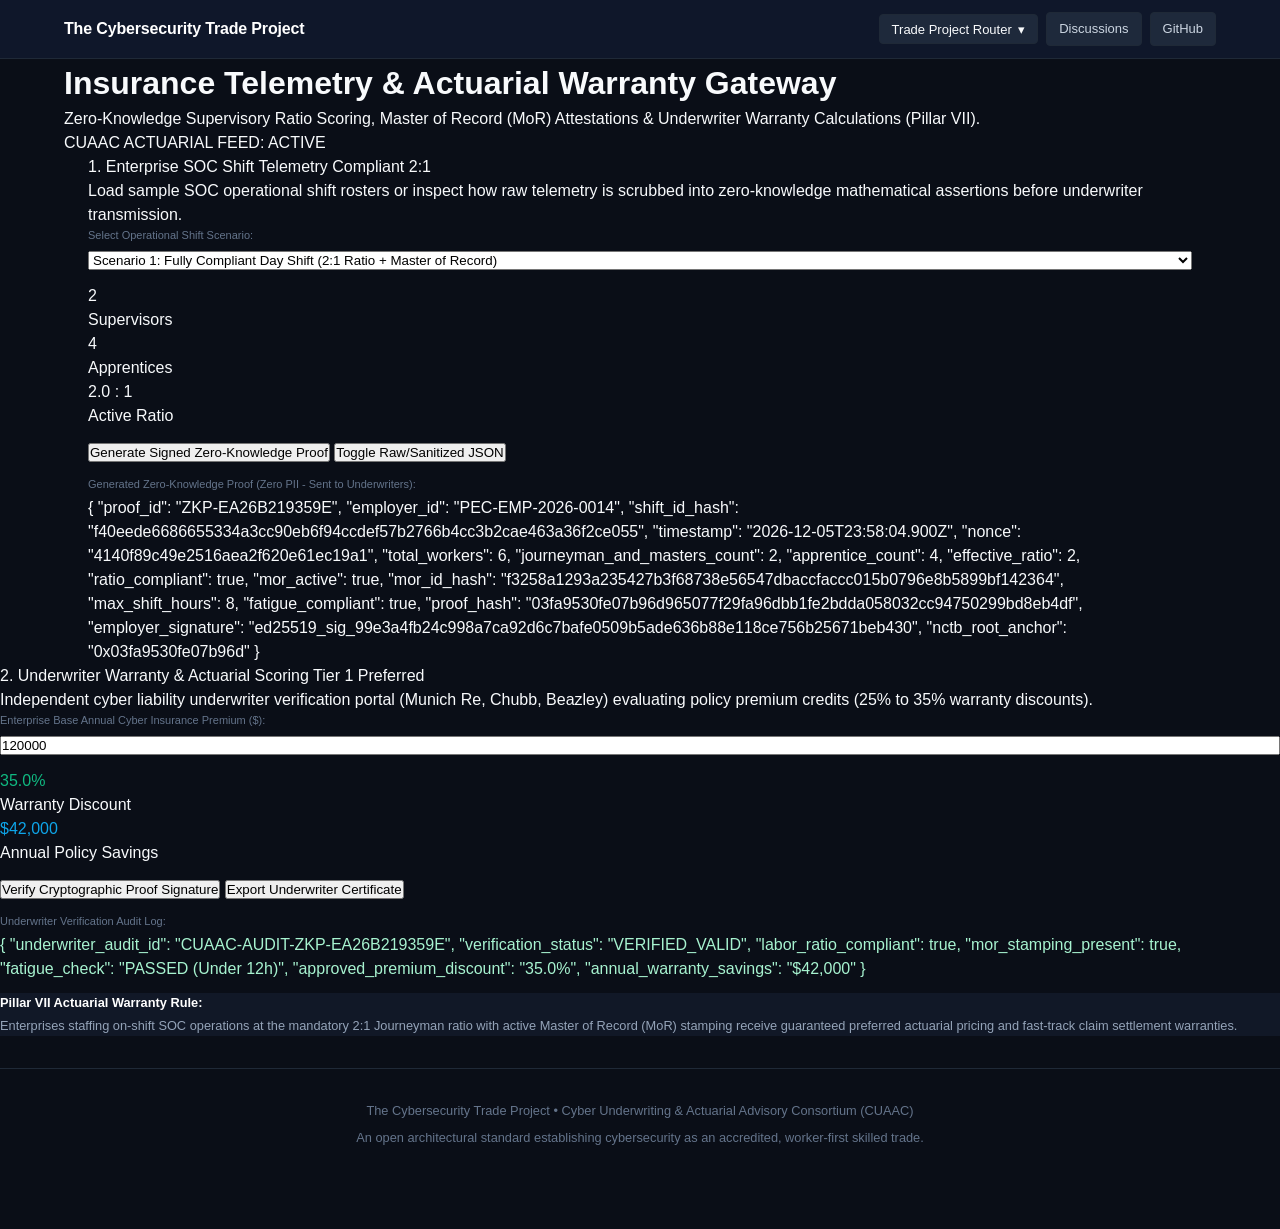
==== telemetry/index.html @ 2bb9564c "feat(telemetry): publish Telemetry Gateway interactive sandbox and update router" ====
<!DOCTYPE html>
<html lang="en">
<head>
  <meta charset="UTF-8">
  <meta name="viewport" content="width=device-width, initial-scale=1.0">
  <title>Cybersecurity Trade Telemetry Gateway - Underwriter &amp; Actuarial Portal</title>
  <meta name="description" content="Zero-Knowledge Supervisory Ratio Attestation &amp; Actuarial Warranty Engine for Cyber Liability Underwriters (Pillar VII).">
  
  <!-- Defensive Security & Content Protection Directives -->
  <meta http-equiv="Content-Security-Policy" content="default-src 'self'; script-src 'self' 'unsafe-inline'; style-src 'self' 'unsafe-inline'; img-src 'self' data: https:; font-src 'self'; connect-src 'self'; base-uri 'self'; form-action 'self';">
  <meta http-equiv="X-Content-Type-Options" content="nosniff">
  <meta http-equiv="Permissions-Policy" content="camera=(), microphone=(), geolocation=(), interest-cohort=()">
  <meta name="referrer" content="strict-origin-when-cross-origin">

  <link rel="stylesheet" href="styles.css?v=1.9.1">
</head>
<body>

  <!-- Top Portal Utility Header -->
  <header class="portal-header">
    <div class="portal-header-inner">
      <a href="https://the-cyber-trade-project.github.io/framework/" class="portal-brand">
        <span class="portal-brand-title">The Cybersecurity Trade Project</span>
      </a>
      <div class="portal-header-tools">
        <div class="dropdown">
          <button class="tool-link dropdown-toggle" type="button" aria-haspopup="true" aria-expanded="false">
            <span>Trade Project Router</span>
            <span class="dropdown-arrow">▾</span>
          </button>
          <div class="dropdown-menu">
            <a href="https://the-cyber-trade-project.github.io/framework/" class="dropdown-item">
              <span class="item-title">Documentation Portal</span>
              <span class="item-desc">Explore framework &amp; governance</span>
            </a>
            <a href="https://the-cyber-trade-project.github.io/estimator/" class="dropdown-item">
              <span class="item-title">Career Estimator</span>
              <span class="item-desc">Calculate trade tier &amp; PLA hours</span>
            </a>
            <a href="https://the-cyber-trade-project.github.io/logbook/" class="dropdown-item">
              <span class="item-title">Digital Logbook</span>
              <span class="item-desc">Cryptographic runtime attestation PWA</span>
            </a>
            <a href="https://the-cyber-trade-project.github.io/clearinghouse/" class="dropdown-item">
              <span class="item-title">Trade Clearinghouse</span>
              <span class="item-desc">Central ingestion &amp; credential registry</span>
            </a>
            <a href="https://the-cyber-trade-project.github.io/telemetry/" class="dropdown-item active">
              <span class="item-title">Telemetry Gateway</span>
              <span class="item-desc">Zero-knowledge underwriter ratio attestation</span>
            </a>
          </div>
        </div>
        <a href="https://github.com/the-cyber-trade-project/framework/discussions" target="_blank" rel="noopener noreferrer" class="tool-link">
          <span>Discussions</span>
        </a>
        <a href="https://github.com/the-cyber-trade-project/framework" target="_blank" rel="noopener noreferrer" class="tool-link">
          <span>GitHub</span>
        </a>
      </div>
    </div>
  </header>

  <!-- Title Banner -->
  <div class="page-title-banner">
    <div class="container page-title-inner">
      <div>
        <h1>Insurance Telemetry &amp; Actuarial Warranty Gateway</h1>
        <p class="subtitle">Zero-Knowledge Supervisory Ratio Scoring, Master of Record (MoR) Attestations &amp; Underwriter Warranty Calculations (Pillar VII).</p>
      </div>
      <div class="status-badge">
        <span class="status-dot"></span>
        <span>CUAAC ACTUARIAL FEED: ACTIVE</span>
  <main class="container">
    <div class="grid-2">
      
      <!-- Column 1: Enterprise SOC Shift & Zero-Knowledge Proof Generator -->
      <div>
        <div class="card">
          <div class="card-title">
            <span>1. Enterprise SOC Shift Telemetry</span>
            <span class="badge-compliant" id="shift-status-badge">Compliant 2:1</span>
          </div>
          <p class="card-desc">
            Load sample SOC operational shift rosters or inspect how raw telemetry is scrubbed into zero-knowledge mathematical assertions before underwriter transmission.
          </p>

          <div style="margin-bottom:12px;">
            <label style="font-size:11px; color:var(--text-muted); display:block; margin-bottom:4px;">Select Operational Shift Scenario:</label>
            <select id="select-sample-shift" class="input-field" style="width:100%;" onchange="window.app && window.app.onShiftSelected()">
              <option value="shift-01">Scenario 1: Fully Compliant Day Shift (2:1 Ratio + Master of Record)</option>
              <option value="shift-02">Scenario 2: Deficit Shift - Ratio Violation (1 Journeyman to 5 Apprentices)</option>
              <option value="shift-03">Scenario 3: Fatigue Hazard - Emergency 14-Hour Surge (Exceeds 12h Limit)</option>
            </select>
          </div>

          <div class="grid-3" style="margin-bottom:12px;">
            <div class="metric-box">
              <div class="metric-val" id="metric-supervisors">2</div>
              <div class="metric-label">Supervisors</div>
            </div>
            <div class="metric-box">
              <div class="metric-val" id="metric-apprentices">4</div>
              <div class="metric-label">Apprentices</div>
            </div>
            <div class="metric-box">
              <div class="metric-val" id="metric-ratio">2.0 : 1</div>
              <div class="metric-label">Active Ratio</div>
            </div>
          </div>

          <div style="margin-bottom:12px;">
            <button class="btn btn-primary btn-sm" onclick="window.app && window.app.generateZKProof()">Generate Signed Zero-Knowledge Proof</button>
            <button class="btn btn-outline btn-sm" onclick="window.app && window.app.toggleRawLog()">Toggle Raw/Sanitized JSON</button>
          </div>

          <div id="box-raw-log" style="display:none; margin-bottom:12px;">
            <label style="font-size:11px; color:var(--text-muted); display:block; margin-bottom:4px;">Raw SOC Shift Log (Contains Internal PII / Hostnames):</label>
            <div class="code-box" id="json-raw-log"></div>
          </div>

          <div>
            <label style="font-size:11px; color:var(--text-muted); display:block; margin-bottom:4px;">Generated Zero-Knowledge Proof (Zero PII - Sent to Underwriters):</label>
            <div class="code-box" id="json-zk-proof"></div>
          </div>
        </div>
      </div>

      </div>
    </div>
  </div>

      <!-- Column 2: Cyber Liability Underwriter Inspector & Warranty Engine -->
      <div>
        <div class="card">
          <div class="card-title">
            <span>2. Underwriter Warranty &amp; Actuarial Scoring</span>
            <span class="badge-compliant" id="warranty-status-badge">Tier 1 Preferred</span>
          </div>
          <p class="card-desc">
            Independent cyber liability underwriter verification portal (Munich Re, Chubb, Beazley) evaluating policy premium credits (25% to 35% warranty discounts).
          </p>

          <div style="margin-bottom:12px;">
            <label style="font-size:11px; color:var(--text-muted); display:block; margin-bottom:4px;">Enterprise Base Annual Cyber Insurance Premium ($):</label>
            <input type="number" id="input-base-premium" class="input-field" value="120000" style="width:100%;" onchange="window.app && window.app.calculateWarranty()">
          </div>

          <div class="grid-2" style="margin-bottom:12px;">
            <div class="metric-box">
              <div class="metric-val" id="metric-discount-pct" style="color:var(--accent-emerald);">35.0%</div>
              <div class="metric-label">Warranty Discount</div>
            </div>
            <div class="metric-box">
              <div class="metric-val" id="metric-annual-savings" style="color:var(--accent-cyan);">$42,000</div>
              <div class="metric-label">Annual Policy Savings</div>
            </div>
          </div>

          <div style="margin-bottom:12px;">
            <button class="btn btn-primary btn-sm" onclick="window.app && window.app.verifyProofSignature()">Verify Cryptographic Proof Signature</button>
            <button class="btn btn-outline btn-sm" onclick="window.app && window.app.exportWarrantyCertificate()">Export Underwriter Certificate</button>
          </div>

          <div style="margin-bottom:12px;">
            <label style="font-size:11px; color:var(--text-muted); display:block; margin-bottom:4px;">Underwriter Verification Audit Log:</label>
            <div class="code-box" id="json-underwriter-audit" style="color:#a7f3d0;"></div>
          </div>

          <div class="metric-box" style="text-align:left; font-size:0.8rem; background-color:#111827; border-color:#374151;">
            <p style="font-weight:700; color:#fff; margin-bottom:4px;">Pillar VII Actuarial Warranty Rule:</p>
            <p style="color:var(--text-secondary);">
              Enterprises staffing on-shift SOC operations at the mandatory 2:1 Journeyman ratio with active Master of Record (MoR) stamping receive guaranteed preferred actuarial pricing and fast-track claim settlement warranties.
            </p>
          </div>
        </div>
      </div>

    </div>
  </main>

  <footer style="border-top:1px solid var(--border-color); padding:2rem 0; margin-top:2rem; text-align:center; font-size:0.8rem; color:var(--text-muted);">
    <div class="container">
      <p style="margin-bottom:0.5rem;">The Cybersecurity Trade Project &bull; Cyber Underwriting &amp; Actuarial Advisory Consortium (CUAAC)</p>
      <p>An open architectural standard establishing cybersecurity as an accredited, worker-first skilled trade.</p>
    </div>
  </footer>

  <script src="app.js?v=1.9.1"></script>
</body>
</html>
---- telemetry/styles.css ----
/* Cybersecurity Trade Telemetry Gateway - Underwriter Portal Stylesheet */
:root {
  --bg-primary: #0a0e17;
  --bg-secondary: #0f172a;
  --bg-card: #161f30;
  --bg-card-hover: #1e293b;
  --border-color: #1f2937;
  --border-subtle: #2e3a52;
  --border-focus: #38bdf8;
  --text-primary: #f8fafc;
  --text-secondary: #94a3b8;
  --text-muted: #64748b;
  --accent-cyan: #0ea5e9;
  --accent-blue: #2563eb;
  --accent-emerald: #10b981;
  --accent-green: #10b981;
  --accent-amber: #f59e0b;
  --accent-rose: #f43f5e;
  --accent-purple: #8b5cf6;
  --radius-sm: 4px;
  --radius-md: 6px;
  --radius-lg: 8px;
  --font-sans: -apple-system, BlinkMacSystemFont, "Segoe UI", Roboto, "Helvetica Neue", Arial, sans-serif;
  --font-mono: ui-monospace, SFMono-Regular, "JetBrains Mono", Menlo, Monaco, Consolas, monospace;
}

* {
  box-sizing: border-box;
  margin: 0;
  padding: 0;
}

body {
  background-color: var(--bg-primary);
  color: var(--text-primary);
  font-family: var(--font-sans);
  line-height: 1.5;
  min-height: 100vh;
  padding-bottom: 50px;
}

.container {
  max-width: 1200px;
  margin: 0 auto;
  padding: 0 1.5rem;
}

/* Portal Header & Ecosystem Navigation */
.portal-header {
  background-color: var(--bg-secondary);
  border-bottom: 1px solid var(--border-color);
  position: sticky;
  top: 0;
  z-index: 100;
}

.portal-header-inner {
  max-width: 1200px;
  margin: 0 auto;
  padding: 0.75rem 1.5rem;
  display: flex;
  justify-content: space-between;
  align-items: center;
  gap: 1rem;
}

.portal-brand {
  display: flex;
  align-items: center;
  gap: 0.75rem;
  text-decoration: none;
  color: var(--text-primary);
}

.portal-brand-title {
  font-size: 1rem;
  font-weight: 700;
  letter-spacing: -0.01em;
  color: #fff;
  transition: color 0.15s ease;
}

.portal-brand:hover .portal-brand-title,
.portal-brand-title:hover {
  color: var(--accent-cyan);
}

.portal-header-tools {
  display: flex;
  align-items: center;
  gap: 0.5rem;
}

.tool-link {
  display: inline-flex;
  align-items: center;
  justify-content: center;
  gap: 0.4rem;
  background-color: #1e293b;
  border: 1px solid var(--border-color);
  color: #cbd5e1;
  text-decoration: none;
  font-size: 0.8125rem;
  font-weight: 500;
  padding: 0.4rem 0.75rem;
  border-radius: var(--radius-sm);
  transition: all 0.15s ease;
}

.tool-link:hover {
  background-color: #334155;
  color: #fff;
  border-color: var(--accent-cyan);
}

.dropdown {
  position: relative;
  display: inline-block;
}

.dropdown-toggle {
  cursor: pointer;
  background-color: #1e293b;
  border: 1px solid var(--border-color);
  color: #f8fafc;
}

.dropdown-menu {
  display: none;
  position: absolute;
  right: 0;
  top: 100%;
  margin-top: 0.35rem;
  background-color: #1e293b;
  border: 1px solid #334155;
  border-radius: var(--radius-md);
  box-shadow: 0 10px 25px -5px rgba(0, 0, 0, 0.5);
  min-width: 240px;
  z-index: 1000;
  padding: 0.4rem;
}

.dropdown:hover .dropdown-menu,
.dropdown:focus-within .dropdown-menu {
  display: block;
}

.dropdown-item {
  display: flex;
  flex-direction: column;
  padding: 0.5rem 0.75rem;
  text-decoration: none;
/* Page Title Banner */
.page-title-banner {
  background: linear-gradient(180deg, #0f172a 0%, #0a0e17 100%);
  border-bottom: 1px solid var(--border-color);
  padding: 2rem 0;
  margin-bottom: 2rem;
}

.page-title-inner {
  display: flex;
  justify-content: space-between;
  align-items: center;
  flex-wrap: wrap;
  gap: 1.5rem;
}

.page-title-banner h1 {
  font-size: 1.75rem;
  font-weight: 800;
  color: #fff;
  letter-spacing: -0.02em;
}

.page-title-banner .subtitle {
  color: var(--text-secondary);
  font-size: 0.95rem;
  margin-top: 0.35rem;
}

.status-badge {
  display: inline-flex;
  align-items: center;
  gap: 0.5rem;
  background-color: rgba(16, 185, 129, 0.1);
  border: 1px solid rgba(16, 185, 129, 0.3);
  color: var(--accent-emerald);
  padding: 0.4rem 0.85rem;
  border-radius: 9999px;
  font-size: 0.75rem;
  font-family: var(--font-mono);
  font-weight: 600;
}

.status-dot {
  width: 8px;
  height: 8px;
  border-radius: 50%;
  background-color: var(--accent-emerald);
  box-shadow: 0 0 8px var(--accent-emerald);
}

/* Layout Grid */
.grid-2 {
  display: grid;
  grid-template-columns: 1fr 1fr;
  gap: 1.5rem;
}

.grid-3 {
  display: grid;
  grid-template-columns: repeat(3, 1fr);
  gap: 1rem;
}

@media (max-width: 900px) {
  .grid-2, .grid-3 {
    grid-template-columns: 1fr;
  }
}

/* Card Components */
.card {
  background-color: var(--bg-card);
  border: 1px solid var(--border-color);
  border-radius: var(--radius-lg);
  padding: 1.5rem;
  margin-bottom: 1.5rem;
}

.card-title {
  font-size: 1.15rem;
  font-weight: 700;
  color: #fff;
  margin-bottom: 0.5rem;
  display: flex;
  align-items: center;
  justify-content: space-between;
}

.card-desc {
  font-size: 0.85rem;
  color: var(--text-secondary);
  margin-bottom: 1.25rem;
}

/* Form Controls */
.input-field {
  background-color: #0f172a;
  border: 1px solid var(--border-color);
  color: #fff;
  padding: 0.5rem 0.75rem;
  border-radius: var(--radius-sm);
  font-size: 0.85rem;
  font-family: var(--font-sans);
}

.input-field:focus {
  outline: none;
  border-color: var(--border-focus);
}

.btn {
  display: inline-flex;
  align-items: center;
  justify-content: center;
  gap: 0.5rem;
  font-weight: 600;
  font-size: 0.85rem;
  padding: 0.5rem 1rem;
  border-radius: var(--radius-sm);
  border: none;
  cursor: pointer;
  transition: all 0.15s ease;
}

.btn-primary {
  background-color: var(--accent-cyan);
  color: #0a0e17;
}

.btn-primary:hover {
  background-color: #38bdf8;
}

.btn-outline {
  background: transparent;
  border: 1px solid var(--border-subtle);
  color: var(--text-primary);
}

.btn-outline:hover {
  background-color: #1e293b;
  border-color: var(--accent-cyan);
}

.btn-sm {
  font-size: 0.75rem;
  padding: 0.35rem 0.65rem;
}

/* Code and JSON Displays */
.code-box {
  background-color: #0b0f19;
  border: 1px solid var(--border-color);
  border-radius: var(--radius-sm);
  padding: 0.85rem;
  font-family: var(--font-mono);
  font-size: 0.8rem;
  color: #38bdf8;
  max-height: 280px;
  overflow-y: auto;
  white-space: pre-wrap;
  word-break: break-all;
}

/* Metric Display Callouts */
.metric-box {
  background-color: #0f172a;
  border: 1px solid var(--border-subtle);
  border-radius: var(--radius-md);
  padding: 1rem;
  text-align: center;
}

.metric-val {
  font-size: 1.5rem;
  font-weight: 800;
  color: #fff;
  font-family: var(--font-mono);
}

.metric-label {
  font-size: 0.75rem;
  color: var(--text-muted);
  text-transform: uppercase;
  margin-top: 0.25rem;
  font-weight: 600;
}

.badge-compliant {
  color: var(--accent-emerald);
  background-color: rgba(16, 185, 129, 0.15);
  border: 1px solid rgba(16, 185, 129, 0.3);
  padding: 2px 6px;
  border-radius: 4px;
  font-size: 0.75rem;
  font-family: var(--font-mono);
}

.badge-violation {
  color: var(--accent-rose);
  background-color: rgba(244, 63, 94, 0.15);
  border: 1px solid rgba(244, 63, 94, 0.3);
  padding: 2px 6px;
  border-radius: 4px;
  font-size: 0.75rem;
  font-family: var(--font-mono);
}

  border-radius: var(--radius-sm);
  transition: background-color 0.15s ease;
}

.dropdown-item:hover,
.dropdown-item.active {
  background-color: #0f172a;
}

.dropdown-item .item-title {
  font-size: 0.85rem;
  font-weight: 600;
  color: #f8fafc;
}

.dropdown-item .item-desc {
  font-size: 0.75rem;
  color: #94a3b8;
  margin-top: 0.15rem;
}
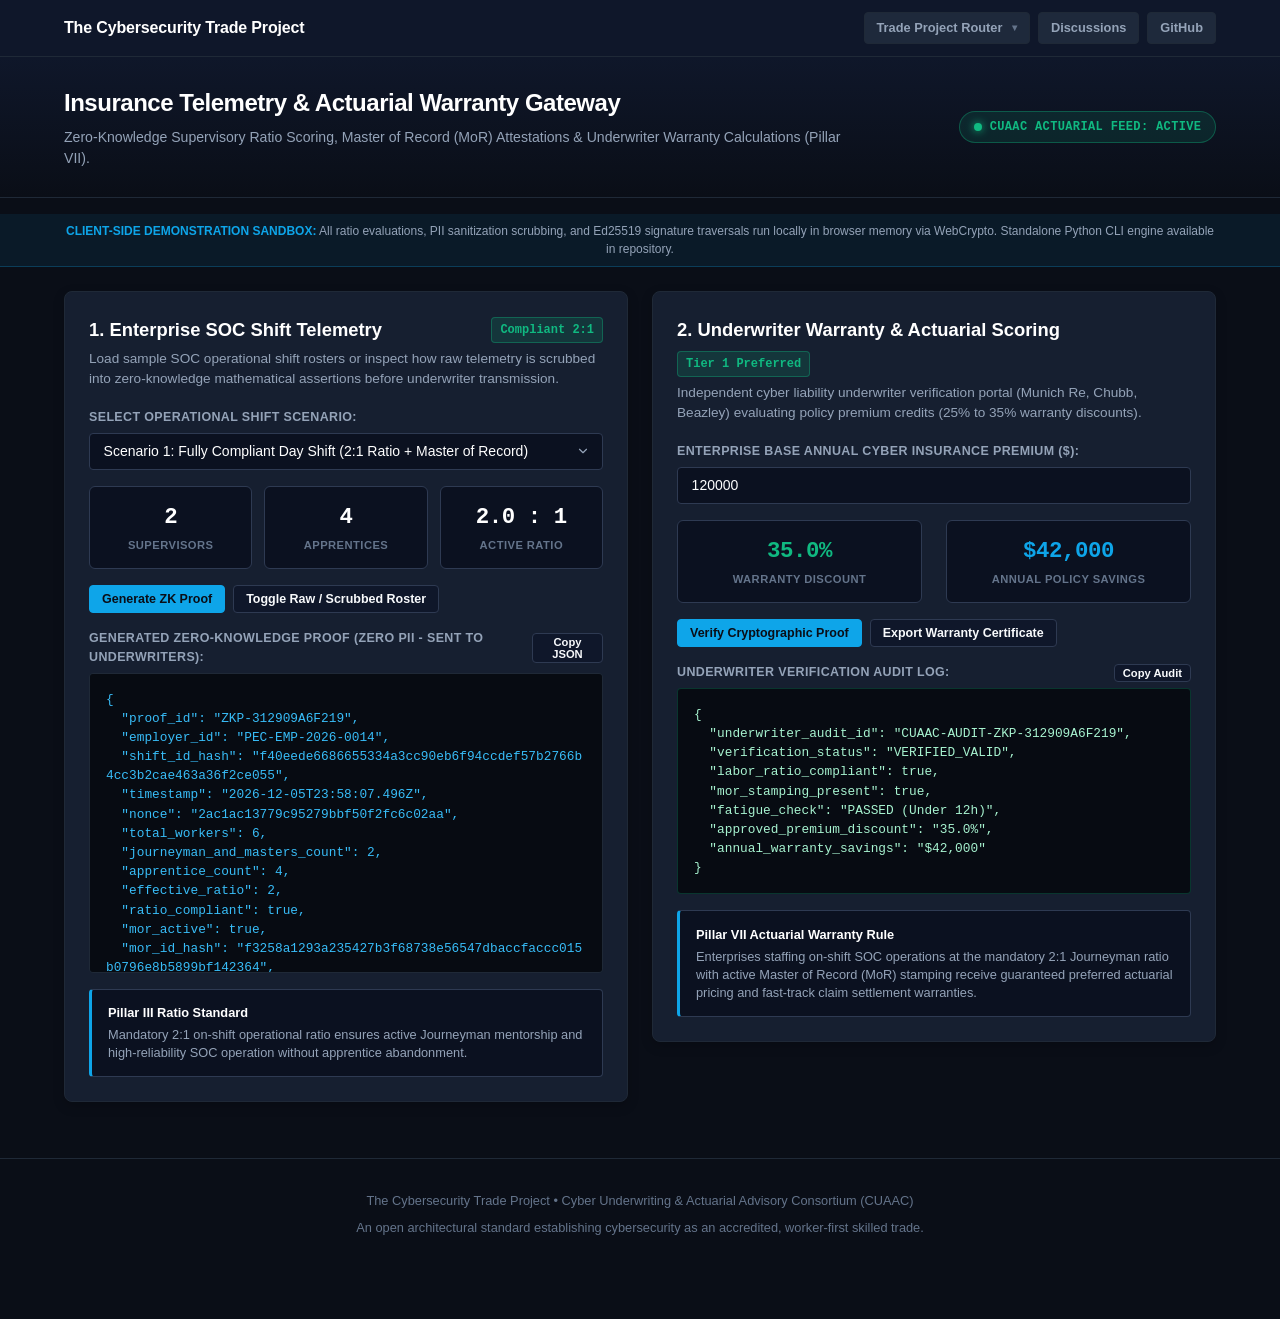
==== commit b8695e08: "fix(telemetry): correct html container hierarchy and polish telemetry portal styles" ====
--- a/telemetry/index.html
+++ b/telemetry/index.html
@@ -12,7 +12,7 @@
   <meta http-equiv="Permissions-Policy" content="camera=(), microphone=(), geolocation=(), interest-cohort=()">
   <meta name="referrer" content="strict-origin-when-cross-origin">
 
-  <link rel="stylesheet" href="styles.css?v=1.9.1">
+  <link rel="stylesheet" href="styles.css?v=1.9.3">
 </head>
 <body>
 
@@ -71,6 +71,17 @@
       <div class="status-badge">
         <span class="status-dot"></span>
         <span>CUAAC ACTUARIAL FEED: ACTIVE</span>
+      </div>
+    </div>
+  </div>
+
+  <!-- Client-Side Sandbox Notice Banner -->
+  <div class="sandbox-notice">
+    <div class="container">
+      <strong style="color:var(--accent-cyan);">CLIENT-SIDE DEMONSTRATION SANDBOX:</strong> All ratio evaluations, PII sanitization scrubbing, and Ed25519 signature traversals run locally in browser memory via WebCrypto. Standalone Python CLI engine available in repository.
+    </div>
+  </div>
+
   <main class="container">
     <div class="grid-2">
       
@@ -85,16 +96,16 @@
             Load sample SOC operational shift rosters or inspect how raw telemetry is scrubbed into zero-knowledge mathematical assertions before underwriter transmission.
           </p>
 
-          <div style="margin-bottom:12px;">
-            <label style="font-size:11px; color:var(--text-muted); display:block; margin-bottom:4px;">Select Operational Shift Scenario:</label>
-            <select id="select-sample-shift" class="input-field" style="width:100%;" onchange="window.app && window.app.onShiftSelected()">
+          <div class="form-group">
+            <label class="form-label" for="select-sample-shift">Select Operational Shift Scenario:</label>
+            <select id="select-sample-shift" class="input-field" onchange="window.app && window.app.onShiftSelected()">
               <option value="shift-01">Scenario 1: Fully Compliant Day Shift (2:1 Ratio + Master of Record)</option>
               <option value="shift-02">Scenario 2: Deficit Shift - Ratio Violation (1 Journeyman to 5 Apprentices)</option>
               <option value="shift-03">Scenario 3: Fatigue Hazard - Emergency 14-Hour Surge (Exceeds 12h Limit)</option>
             </select>
           </div>
 
-          <div class="grid-3" style="margin-bottom:12px;">
+          <div class="grid-3" style="margin-bottom:1rem;">
             <div class="metric-box">
               <div class="metric-val" id="metric-supervisors">2</div>
               <div class="metric-label">Supervisors</div>
@@ -109,26 +120,33 @@
             </div>
           </div>
 
-          <div style="margin-bottom:12px;">
-            <button class="btn btn-primary btn-sm" onclick="window.app && window.app.generateZKProof()">Generate Signed Zero-Knowledge Proof</button>
-            <button class="btn btn-outline btn-sm" onclick="window.app && window.app.toggleRawLog()">Toggle Raw/Sanitized JSON</button>
-          </div>
-
-          <div id="box-raw-log" style="display:none; margin-bottom:12px;">
-            <label style="font-size:11px; color:var(--text-muted); display:block; margin-bottom:4px;">Raw SOC Shift Log (Contains Internal PII / Hostnames):</label>
+          <div class="btn-group">
+            <button class="btn btn-primary btn-sm" onclick="window.app && window.app.generateZKProof()">Generate ZK Proof</button>
+            <button class="btn btn-outline btn-sm" onclick="window.app && window.app.toggleRawLog()">Toggle Raw / Scrubbed Roster</button>
+          </div>
+
+
+          <div id="box-raw-log" style="display:none;" class="code-container">
+            <div class="code-header">
+              <label class="form-label" style="margin-bottom:0;">Raw SOC Shift Log (Contains Internal PII / Hostnames):</label>
+            </div>
             <div class="code-box" id="json-raw-log"></div>
           </div>
 
-          <div>
-            <label style="font-size:11px; color:var(--text-muted); display:block; margin-bottom:4px;">Generated Zero-Knowledge Proof (Zero PII - Sent to Underwriters):</label>
+          <div class="code-container">
+            <div class="code-header">
+              <label class="form-label" style="margin-bottom:0;">Generated Zero-Knowledge Proof (Zero PII - Sent to Underwriters):</label>
+              <button class="btn btn-outline btn-sm" style="padding:2px 8px; font-size:0.7rem;" onclick="window.app && window.app.copyZKProof()">Copy JSON</button>
+            </div>
             <div class="code-box" id="json-zk-proof"></div>
           </div>
+
+          <div class="policy-callout">
+            <div class="policy-callout-title">Pillar III Ratio Standard</div>
+            <div class="policy-callout-desc">Mandatory 2:1 on-shift operational ratio ensures active Journeyman mentorship and high-reliability SOC operation without apprentice abandonment.</div>
+          </div>
         </div>
       </div>
-
-      </div>
-    </div>
-  </div>
 
       <!-- Column 2: Cyber Liability Underwriter Inspector & Warranty Engine -->
       <div>
@@ -141,12 +159,12 @@
             Independent cyber liability underwriter verification portal (Munich Re, Chubb, Beazley) evaluating policy premium credits (25% to 35% warranty discounts).
           </p>
 
-          <div style="margin-bottom:12px;">
-            <label style="font-size:11px; color:var(--text-muted); display:block; margin-bottom:4px;">Enterprise Base Annual Cyber Insurance Premium ($):</label>
-            <input type="number" id="input-base-premium" class="input-field" value="120000" style="width:100%;" onchange="window.app && window.app.calculateWarranty()">
-          </div>
-
-          <div class="grid-2" style="margin-bottom:12px;">
+          <div class="form-group">
+            <label class="form-label" for="input-base-premium">Enterprise Base Annual Cyber Insurance Premium ($):</label>
+            <input type="number" id="input-base-premium" class="input-field" value="120000" oninput="window.app && window.app.calculateWarranty()">
+          </div>
+
+          <div class="grid-2" style="margin-bottom:1rem;">
             <div class="metric-box">
               <div class="metric-val" id="metric-discount-pct" style="color:var(--accent-emerald);">35.0%</div>
               <div class="metric-label">Warranty Discount</div>
@@ -157,21 +175,25 @@
             </div>
           </div>
 
-          <div style="margin-bottom:12px;">
-            <button class="btn btn-primary btn-sm" onclick="window.app && window.app.verifyProofSignature()">Verify Cryptographic Proof Signature</button>
-            <button class="btn btn-outline btn-sm" onclick="window.app && window.app.exportWarrantyCertificate()">Export Underwriter Certificate</button>
-          </div>
-
-          <div style="margin-bottom:12px;">
-            <label style="font-size:11px; color:var(--text-muted); display:block; margin-bottom:4px;">Underwriter Verification Audit Log:</label>
-            <div class="code-box" id="json-underwriter-audit" style="color:#a7f3d0;"></div>
-          </div>
-
-          <div class="metric-box" style="text-align:left; font-size:0.8rem; background-color:#111827; border-color:#374151;">
-            <p style="font-weight:700; color:#fff; margin-bottom:4px;">Pillar VII Actuarial Warranty Rule:</p>
-            <p style="color:var(--text-secondary);">
-              Enterprises staffing on-shift SOC operations at the mandatory 2:1 Journeyman ratio with active Master of Record (MoR) stamping receive guaranteed preferred actuarial pricing and fast-track claim settlement warranties.
-            </p>
+          <!-- Inline Verification Banner -->
+          <div id="verification-banner" class="verification-banner"></div>
+
+          <div class="btn-group">
+            <button class="btn btn-primary btn-sm" onclick="window.app && window.app.verifyProofSignature()">Verify Cryptographic Proof</button>
+            <button class="btn btn-outline btn-sm" onclick="window.app && window.app.exportWarrantyCertificate()">Export Warranty Certificate</button>
+          </div>
+
+          <div class="code-container">
+            <div class="code-header">
+              <label class="form-label" style="margin-bottom:0;">Underwriter Verification Audit Log:</label>
+              <button class="btn btn-outline btn-sm" style="padding:2px 8px; font-size:0.7rem;" onclick="window.app && window.app.copyAuditLog()">Copy Audit</button>
+            </div>
+            <div class="code-box audit-log" id="json-underwriter-audit"></div>
+          </div>
+
+          <div class="policy-callout">
+            <div class="policy-callout-title">Pillar VII Actuarial Warranty Rule</div>
+            <div class="policy-callout-desc">Enterprises staffing on-shift SOC operations at the mandatory 2:1 Journeyman ratio with active Master of Record (MoR) stamping receive guaranteed preferred actuarial pricing and fast-track claim settlement warranties.</div>
           </div>
         </div>
       </div>
@@ -186,6 +208,7 @@
     </div>
   </footer>
 
-  <script src="app.js?v=1.9.1"></script>
+  <script src="app.js?v=1.9.3"></script>
 </body>
 </html>
+
--- a/telemetry/styles.css
+++ b/telemetry/styles.css
@@ -30,6 +30,20 @@
   padding: 0;
 }
 
+:focus-visible {
+  outline: 2px solid var(--accent-cyan);
+  outline-offset: 2px;
+}
+
+@media (prefers-reduced-motion: reduce) {
+  *, ::before, ::after {
+    animation-duration: 0.01ms !important;
+    animation-iteration-count: 1 !important;
+    transition-duration: 0.01ms !important;
+    scroll-behavior: auto !important;
+  }
+}
+
 body {
   background-color: var(--bg-primary);
   color: var(--text-primary);
@@ -98,13 +112,18 @@
   gap: 0.4rem;
   background-color: #1e293b;
   border: 1px solid var(--border-color);
-  color: #cbd5e1;
+  color: var(--text-secondary);
   text-decoration: none;
-  font-size: 0.8125rem;
-  font-weight: 500;
-  padding: 0.4rem 0.75rem;
+  font-family: var(--font-sans);
+  font-size: 0.8rem;
+  font-weight: 600;
+  line-height: 1;
+  height: 32px;
+  box-sizing: border-box;
+  padding: 0 0.75rem;
   border-radius: var(--radius-sm);
   transition: all 0.15s ease;
+  cursor: pointer;
 }
 
 .tool-link:hover {
@@ -118,26 +137,34 @@
   display: inline-block;
 }
 
-.dropdown-toggle {
-  cursor: pointer;
-  background-color: #1e293b;
-  border: 1px solid var(--border-color);
-  color: #f8fafc;
+.dropdown-arrow {
+  font-size: 0.65rem;
+  margin-left: 0.2rem;
+  color: var(--text-muted);
 }
 
 .dropdown-menu {
   display: none;
   position: absolute;
   right: 0;
-  top: 100%;
-  margin-top: 0.35rem;
-  background-color: #1e293b;
-  border: 1px solid #334155;
+  top: calc(100% + 2px);
+  margin-top: 0;
+  background-color: #0f172a;
+  border: 1px solid var(--border-subtle);
   border-radius: var(--radius-md);
-  box-shadow: 0 10px 25px -5px rgba(0, 0, 0, 0.5);
-  min-width: 240px;
-  z-index: 1000;
+  box-shadow: 0 10px 25px -5px rgba(0, 0, 0, 0.7);
+  min-width: 260px;
+  z-index: 200;
   padding: 0.4rem;
+}
+
+.dropdown-menu::before {
+  content: "";
+  position: absolute;
+  top: -8px;
+  left: 0;
+  right: 0;
+  height: 8px;
 }
 
 .dropdown:hover .dropdown-menu,
@@ -148,14 +175,40 @@
 .dropdown-item {
   display: flex;
   flex-direction: column;
-  padding: 0.5rem 0.75rem;
+  padding: 0.6rem 0.75rem;
   text-decoration: none;
+  border-radius: var(--radius-sm);
+  transition: background-color 0.1s ease;
+}
+
+.dropdown-item:hover {
+  background-color: #1e293b;
+}
+
+.dropdown-item.active {
+  background-color: rgba(14, 165, 233, 0.12);
+  border-left: 2px solid var(--accent-cyan);
+}
+
+.item-title {
+  color: var(--accent-cyan);
+  font-weight: 600;
+  font-size: 0.85rem;
+  margin-bottom: 0.15rem;
+}
+
+.item-desc {
+  color: var(--text-muted);
+  font-size: 0.75rem;
+  line-height: 1.3;
+}
+
 /* Page Title Banner */
 .page-title-banner {
   background: linear-gradient(180deg, #0f172a 0%, #0a0e17 100%);
   border-bottom: 1px solid var(--border-color);
-  padding: 2rem 0;
-  margin-bottom: 2rem;
+  padding: 1.75rem 0;
+  margin-bottom: 1rem;
 }
 
 .page-title-inner {
@@ -163,11 +216,11 @@
   justify-content: space-between;
   align-items: center;
   flex-wrap: wrap;
-  gap: 1.5rem;
+  gap: 1.25rem;
 }
 
 .page-title-banner h1 {
-  font-size: 1.75rem;
+  font-size: 1.5rem;
   font-weight: 800;
   color: #fff;
   letter-spacing: -0.02em;
@@ -175,22 +228,24 @@
 
 .page-title-banner .subtitle {
   color: var(--text-secondary);
-  font-size: 0.95rem;
+  font-size: 0.88rem;
   margin-top: 0.35rem;
+  max-width: 800px;
 }
 
 .status-badge {
   display: inline-flex;
   align-items: center;
   gap: 0.5rem;
-  background-color: rgba(16, 185, 129, 0.1);
-  border: 1px solid rgba(16, 185, 129, 0.3);
+  background-color: rgba(16, 185, 129, 0.12);
+  border: 1px solid rgba(16, 185, 129, 0.35);
   color: var(--accent-emerald);
   padding: 0.4rem 0.85rem;
   border-radius: 9999px;
   font-size: 0.75rem;
   font-family: var(--font-mono);
-  font-weight: 600;
+  font-weight: 700;
+  letter-spacing: 0.03em;
 }
 
 .status-dot {
@@ -201,6 +256,17 @@
   box-shadow: 0 0 8px var(--accent-emerald);
 }
 
+/* Sandbox Notice Banner */
+.sandbox-notice {
+  background-color: rgba(14, 165, 233, 0.08);
+  border-bottom: 1px solid rgba(14, 165, 233, 0.25);
+  padding: 8px 0;
+  font-size: 12px;
+  color: var(--text-secondary);
+  text-align: center;
+  margin-bottom: 1.5rem;
+}
+
 /* Layout Grid */
 .grid-2 {
   display: grid;
@@ -211,12 +277,24 @@
 .grid-3 {
   display: grid;
   grid-template-columns: repeat(3, 1fr);
-  gap: 1rem;
-}
-
-@media (max-width: 900px) {
-  .grid-2, .grid-3 {
+  gap: 0.75rem;
+}
+
+.grid-4 {
+  display: grid;
+  grid-template-columns: repeat(4, 1fr);
+  gap: 0.75rem;
+}
+
+@media (max-width: 960px) {
+  .grid-2 {
     grid-template-columns: 1fr;
+  }
+}
+
+@media (max-width: 600px) {
+  .grid-3, .grid-4 {
+    grid-template-columns: 1fr 1fr;
   }
 }
 
@@ -227,65 +305,109 @@
   border-radius: var(--radius-lg);
   padding: 1.5rem;
   margin-bottom: 1.5rem;
+  box-shadow: 0 4px 12px rgba(0, 0, 0, 0.2);
 }
 
 .card-title {
   font-size: 1.15rem;
   font-weight: 700;
   color: #fff;
-  margin-bottom: 0.5rem;
+  margin-bottom: 0.35rem;
   display: flex;
   align-items: center;
   justify-content: space-between;
+  flex-wrap: wrap;
+  gap: 0.5rem;
 }
 
 .card-desc {
   font-size: 0.85rem;
   color: var(--text-secondary);
   margin-bottom: 1.25rem;
-}
+  line-height: 1.45;
+}
+
 
 /* Form Controls */
+.form-group {
+  margin-bottom: 1rem;
+}
+
+.form-label {
+  font-size: 0.78rem;
+  font-weight: 600;
+  color: var(--text-secondary);
+  display: block;
+  margin-bottom: 0.35rem;
+  text-transform: uppercase;
+  letter-spacing: 0.03em;
+}
+
 .input-field {
-  background-color: #0f172a;
-  border: 1px solid var(--border-color);
-  color: #fff;
-  padding: 0.5rem 0.75rem;
-  border-radius: var(--radius-sm);
-  font-size: 0.85rem;
+  background-color: #0b1120;
+  border: 1px solid var(--border-subtle);
+  color: #fff;
+  padding: 0.6rem 0.85rem;
+  border-radius: var(--radius-sm);
+  font-size: 0.875rem;
   font-family: var(--font-sans);
+  width: 100%;
+  transition: border-color 0.15s ease, box-shadow 0.15s ease;
 }
 
 .input-field:focus {
   outline: none;
-  border-color: var(--border-focus);
+  border-color: var(--accent-cyan);
+  box-shadow: 0 0 0 2px rgba(14, 165, 233, 0.2);
+}
+
+select.input-field {
+  appearance: none;
+  background-image: url("data:image/svg+xml;charset=UTF-8,%3csvg xmlns='http://www.w3.org/2000/svg' viewBox='0 0 24 24' fill='none' stroke='%2394a3b8' stroke-width='2' stroke-linecap='round' stroke-linejoin='round'%3e%3cpolyline points='6 9 12 15 18 9'%3e%3c/polyline%3e%3c/svg%3e");
+  background-repeat: no-repeat;
+  background-position: right 0.75rem center;
+  background-size: 1em;
+  padding-right: 2.25rem;
+}
+
+/* Buttons */
+.btn-group {
+  display: flex;
+  flex-wrap: wrap;
+  gap: 0.5rem;
+  margin-bottom: 1rem;
 }
 
 .btn {
   display: inline-flex;
   align-items: center;
   justify-content: center;
-  gap: 0.5rem;
+  gap: 0.45rem;
   font-weight: 600;
-  font-size: 0.85rem;
-  padding: 0.5rem 1rem;
-  border-radius: var(--radius-sm);
-  border: none;
+  font-size: 0.825rem;
+  padding: 0.55rem 1rem;
+  border-radius: var(--radius-sm);
+  border: 1px solid transparent;
   cursor: pointer;
   transition: all 0.15s ease;
+  font-family: var(--font-sans);
+  text-decoration: none;
 }
 
 .btn-primary {
   background-color: var(--accent-cyan);
   color: #0a0e17;
+  border-color: var(--accent-cyan);
 }
 
 .btn-primary:hover {
   background-color: #38bdf8;
+  border-color: #38bdf8;
+  box-shadow: 0 2px 8px rgba(14, 165, 233, 0.3);
 }
 
 .btn-outline {
-  background: transparent;
+  background-color: #0f172a;
   border: 1px solid var(--border-subtle);
   color: var(--text-primary);
 }
@@ -293,89 +415,156 @@
 .btn-outline:hover {
   background-color: #1e293b;
   border-color: var(--accent-cyan);
+  color: #fff;
 }
 
 .btn-sm {
-  font-size: 0.75rem;
-  padding: 0.35rem 0.65rem;
+  font-size: 0.78rem;
+  padding: 0.4rem 0.75rem;
 }
 
 /* Code and JSON Displays */
+.code-container {
+  position: relative;
+  margin-bottom: 1rem;
+}
+
+.code-header {
+  display: flex;
+  justify-content: space-between;
+  align-items: center;
+  margin-bottom: 0.35rem;
+}
+
 .code-box {
-  background-color: #0b0f19;
+  background-color: #070b12;
   border: 1px solid var(--border-color);
   border-radius: var(--radius-sm);
-  padding: 0.85rem;
+  padding: 1rem;
   font-family: var(--font-mono);
   font-size: 0.8rem;
+  line-height: 1.5;
   color: #38bdf8;
-  max-height: 280px;
+  max-height: 300px;
   overflow-y: auto;
   white-space: pre-wrap;
   word-break: break-all;
 }
 
+.code-box.audit-log {
+  color: #a7f3d0;
+  border-color: rgba(16, 185, 129, 0.25);
+}
+
 /* Metric Display Callouts */
 .metric-box {
-  background-color: #0f172a;
+  background-color: #0b1120;
   border: 1px solid var(--border-subtle);
   border-radius: var(--radius-md);
-  padding: 1rem;
+  padding: 0.85rem;
   text-align: center;
+  transition: border-color 0.15s ease;
+}
+
+.metric-box:hover {
+  border-color: var(--border-focus);
 }
 
 .metric-val {
-  font-size: 1.5rem;
+  font-size: 1.4rem;
   font-weight: 800;
   color: #fff;
   font-family: var(--font-mono);
+  letter-spacing: -0.02em;
 }
 
 .metric-label {
-  font-size: 0.75rem;
+  font-size: 0.7rem;
   color: var(--text-muted);
   text-transform: uppercase;
-  margin-top: 0.25rem;
-  font-weight: 600;
-}
-
+  margin-top: 0.2rem;
+  font-weight: 700;
+  letter-spacing: 0.04em;
+}
+
+/* Badges */
 .badge-compliant {
   color: var(--accent-emerald);
   background-color: rgba(16, 185, 129, 0.15);
-  border: 1px solid rgba(16, 185, 129, 0.3);
-  padding: 2px 6px;
+  border: 1px solid rgba(16, 185, 129, 0.35);
+  padding: 3px 8px;
   border-radius: 4px;
   font-size: 0.75rem;
   font-family: var(--font-mono);
+  font-weight: 700;
 }
 
 .badge-violation {
   color: var(--accent-rose);
   background-color: rgba(244, 63, 94, 0.15);
-  border: 1px solid rgba(244, 63, 94, 0.3);
-  padding: 2px 6px;
+  border: 1px solid rgba(244, 63, 94, 0.35);
+  padding: 3px 8px;
   border-radius: 4px;
   font-size: 0.75rem;
   font-family: var(--font-mono);
-}
-
-  border-radius: var(--radius-sm);
-  transition: background-color 0.15s ease;
-}
-
-.dropdown-item:hover,
-.dropdown-item.active {
-  background-color: #0f172a;
-}
-
-.dropdown-item .item-title {
-  font-size: 0.85rem;
-  font-weight: 600;
-  color: #f8fafc;
-}
-
-.dropdown-item .item-desc {
+  font-weight: 700;
+}
+
+.badge-warning {
+  color: var(--accent-amber);
+  background-color: rgba(245, 158, 11, 0.15);
+  border: 1px solid rgba(245, 158, 11, 0.35);
+  padding: 3px 8px;
+  border-radius: 4px;
   font-size: 0.75rem;
-  color: #94a3b8;
-  margin-top: 0.15rem;
-}
+  font-family: var(--font-mono);
+  font-weight: 700;
+}
+
+/* Policy Callout Banner */
+.policy-callout {
+  background-color: #0b1120;
+  border: 1px solid var(--border-subtle);
+  border-left: 3px solid var(--accent-cyan);
+  border-radius: var(--radius-sm);
+  padding: 0.85rem 1rem;
+  font-size: 0.8rem;
+  margin-top: 1rem;
+}
+
+.policy-callout-title {
+  font-weight: 700;
+  color: #fff;
+  margin-bottom: 0.25rem;
+  display: flex;
+  align-items: center;
+  gap: 0.5rem;
+}
+
+.policy-callout-desc {
+  color: var(--text-secondary);
+  line-height: 1.4;
+}
+
+/* Inline Verification Notification Banner */
+.verification-banner {
+  display: none;
+  background-color: rgba(16, 185, 129, 0.1);
+  border: 1px solid rgba(16, 185, 129, 0.4);
+  border-radius: var(--radius-sm);
+  padding: 0.75rem 1rem;
+  margin-bottom: 1rem;
+  font-size: 0.825rem;
+  color: #a7f3d0;
+}
+
+.verification-banner.active {
+  display: block;
+}
+
+.verification-banner.error {
+  background-color: rgba(244, 63, 94, 0.1);
+  border-color: rgba(244, 63, 94, 0.4);
+  color: #fecdd3;
+}
+
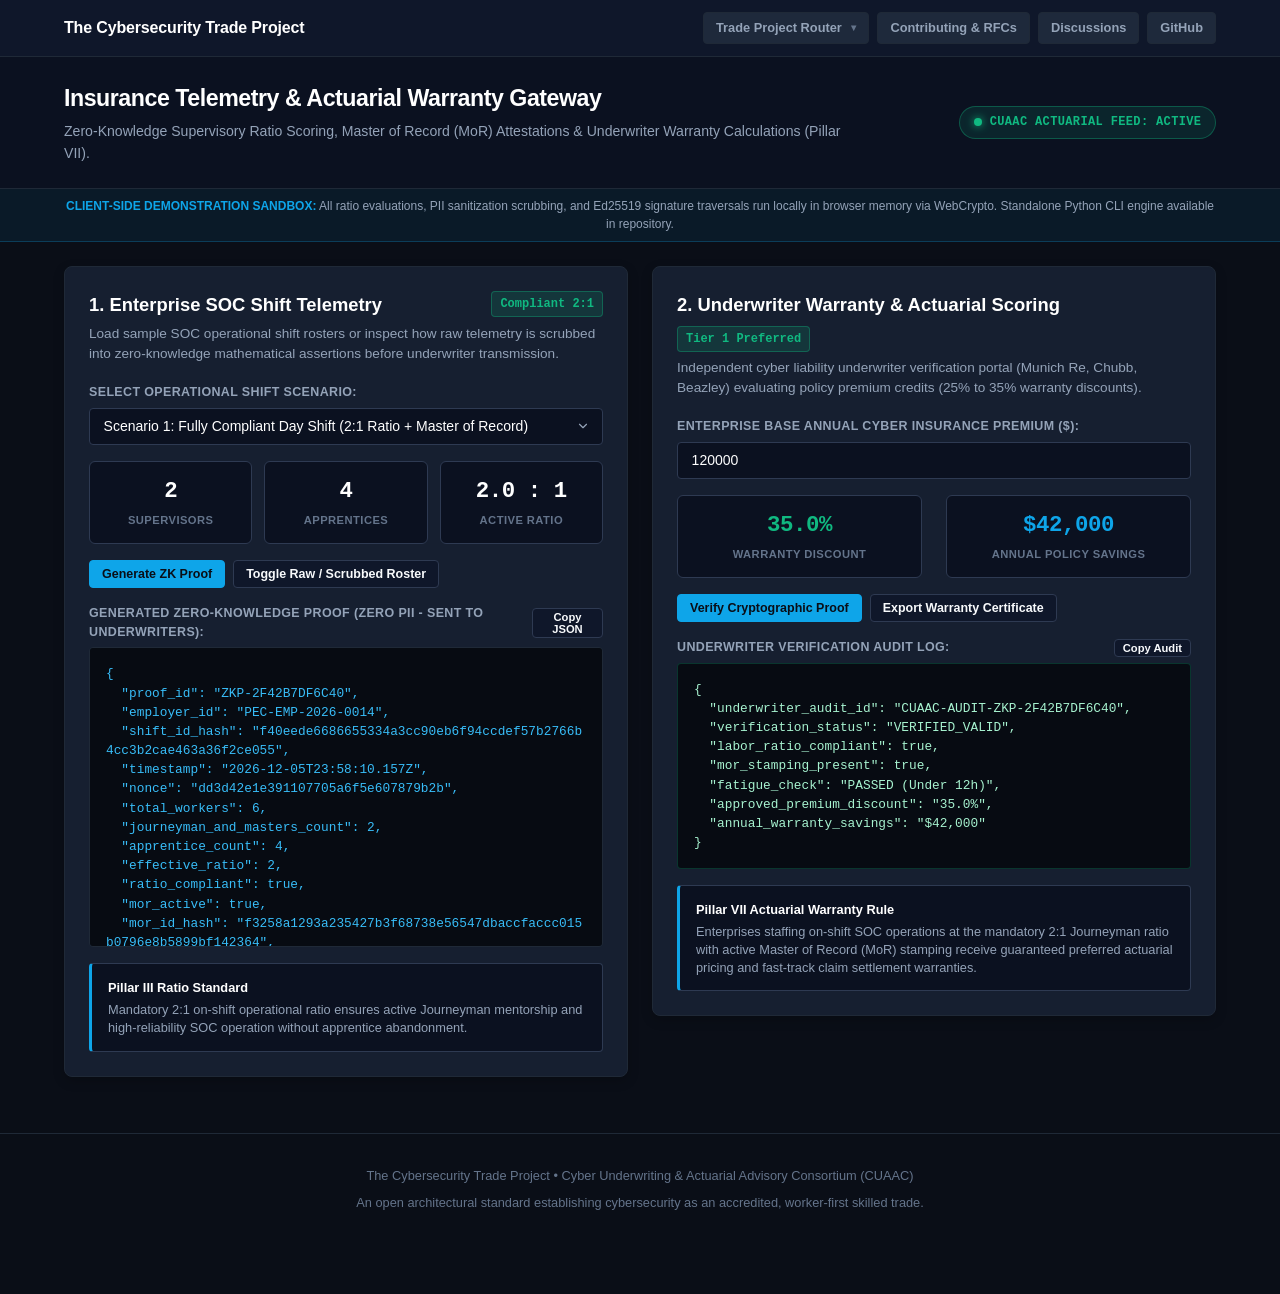
==== commit e422acf6: "fix(web): sync telemetry portal header layout and uniform borders" ====
--- a/telemetry/index.html
+++ b/telemetry/index.html
@@ -51,6 +51,9 @@
             </a>
           </div>
         </div>
+        <a href="https://the-cyber-trade-project.github.io/framework/CONTRIBUTING.html" class="tool-link tool-link-contribute">
+          <span>Contributing &amp; RFCs</span>
+        </a>
         <a href="https://github.com/the-cyber-trade-project/framework/discussions" target="_blank" rel="noopener noreferrer" class="tool-link">
           <span>Discussions</span>
         </a>
--- a/telemetry/styles.css
+++ b/telemetry/styles.css
@@ -203,12 +203,57 @@
   line-height: 1.3;
 }
 
+/* Mobile Header Layout (< 768px): 2-Row Clean Layout */
+@media (max-width: 768px) {
+  .portal-header-inner {
+    flex-direction: column;
+    align-items: stretch;
+    padding: 0.6rem 1rem;
+    gap: 0.5rem;
+  }
+
+  .portal-brand {
+    justify-content: center;
+    text-align: center;
+  }
+
+  .portal-brand-title {
+    font-size: 0.95rem;
+    font-weight: 800;
+  }
+
+  .portal-header-tools {
+    display: grid;
+    grid-template-columns: repeat(4, 1fr);
+    gap: 6px;
+    width: 100%;
+  }
+
+  .tool-link {
+    width: 100%;
+    font-size: 0.72rem;
+    padding: 0.4rem 0.2rem;
+    text-align: center;
+    justify-content: center;
+  }
+
+  .dropdown {
+    width: 100%;
+  }
+
+  .dropdown-menu {
+    left: 0;
+    right: 0;
+    width: 100%;
+    min-width: unset;
+  }
+}
+
 /* Page Title Banner */
 .page-title-banner {
-  background: linear-gradient(180deg, #0f172a 0%, #0a0e17 100%);
+  background-color: #0b1120;
   border-bottom: 1px solid var(--border-color);
-  padding: 1.75rem 0;
-  margin-bottom: 1rem;
+  padding: 1.5rem 0;
 }
 
 .page-title-inner {
@@ -220,7 +265,7 @@
 }
 
 .page-title-banner h1 {
-  font-size: 1.5rem;
+  font-size: 1.45rem;
   font-weight: 800;
   color: #fff;
   letter-spacing: -0.02em;
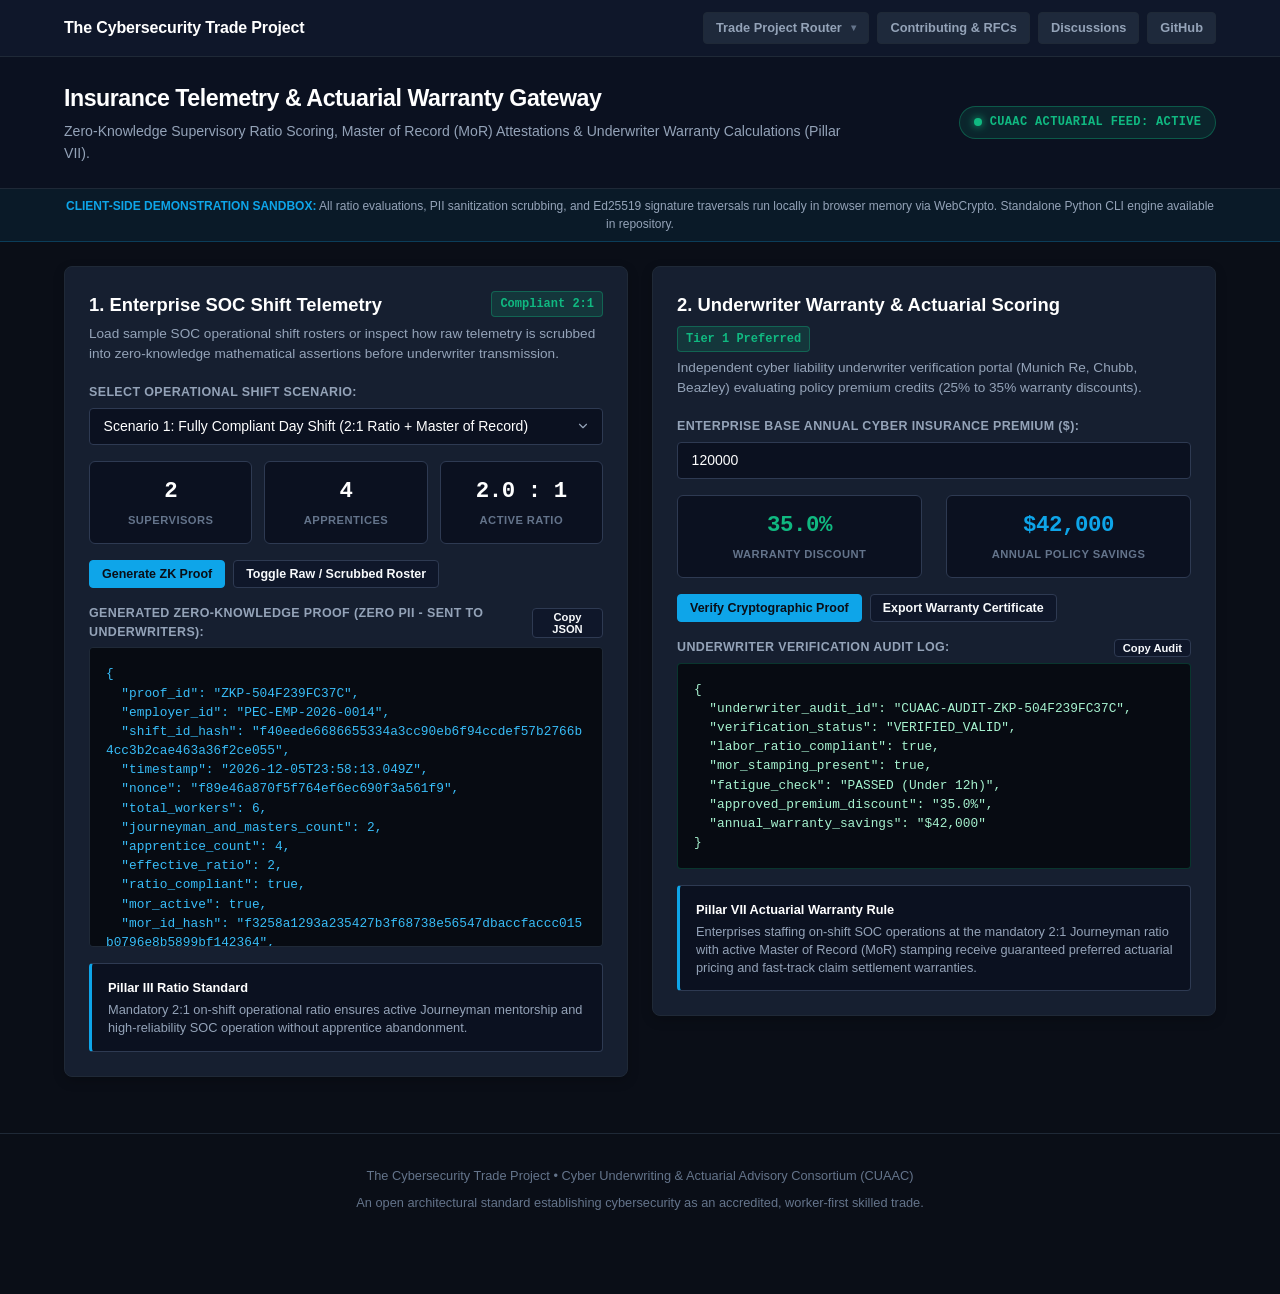
==== commit f68dadee: "feat(router): add Guild Dispatch Hall to telemetry navigation and 404 grid" ====
--- a/telemetry/index.html
+++ b/telemetry/index.html
@@ -49,6 +49,10 @@
               <span class="item-title">Telemetry Gateway</span>
               <span class="item-desc">Zero-knowledge underwriter ratio attestation</span>
             </a>
+            <a href="https://the-cyber-trade-project.github.io/guild-hall/" class="dropdown-item">
+              <span class="item-title">Guild Dispatch Hall</span>
+              <span class="item-desc">Craft Guild out-of-work registers &amp; placement</span>
+            </a>
           </div>
         </div>
         <a href="https://the-cyber-trade-project.github.io/framework/CONTRIBUTING.html" class="tool-link tool-link-contribute">
